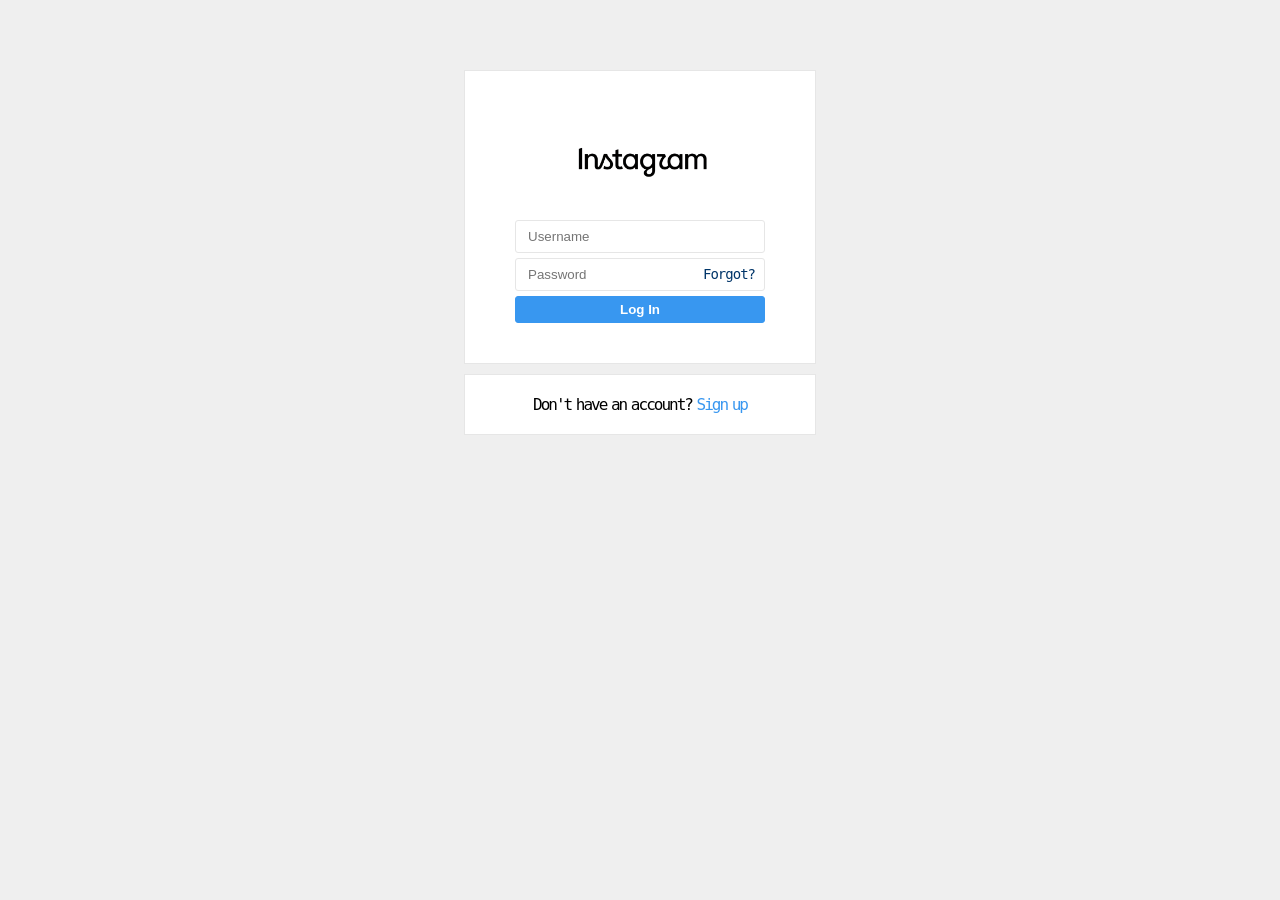
==== index.html @ e79b1b0d "Project PKM" ====
<!DOCTYPE html>
<html lang="en">

<head>
    <meta charset="UTF-8">
    <meta http-equiv="Content-Type" content="text/html;charset=UTF-8">
    <meta name="viewport" content="width=device-width, initial-scale=1.0">
    <title>Login</title>
    <link rel="stylesheet" href="style.css">
</head>

<body>
    <div id="wrapper">
        <div class="main-content">
            <div class="content">
                <img src="logo.png" alt="Logo">
            </div>
            
            <!-- Ditambahkan elemen <form> -->
            <form action="login_process.php" method="POST">
                <div>
                    <!-- Ditambahkan atribut name="username" -->
                    <input type="text" name="username" placeholder="Username" class="username" required>
                    
                    <div class="forget-text">
                        <!-- Diubah type="password" dan ditambahkan name="password" -->
                        <input type="password" name="password" placeholder="Password" class="password" required>
                        <a href="#">Forgot?</a>
                    </div>
                    
                    <!-- Diubah type="submit" dan ditambahkan name="submit" -->
                    <input type="submit" name="submit" value="Log In" class="btn">
                </div>
            </form>

        </div>
        <div class="sub-content">
            <div class="sign-up">
                Don't have an account? <a href="#">Sign up</a>
            </div>
        </div>
    </div>
</body>
</html>
---- style.css ----
* {
    margin: 0px;
    padding: 0px;
}

body {
    background-color: #eeee;
}

#wrapper {
    width: 500px;
    height: 50%;
    overflow: hidden;
    margin: 50px auto;
    padding: 10px;
}

.main-content {
    width: 250px;
    height: 40%;
    margin: 10px auto;
    background-color: #fff;
    border: 1px solid #e6e6e6;
    padding: 40px 50px;
}

.content {
    margin-bottom: 5px;
}

.content img {
    height: 100px;
    width: 175px;
    margin: auto;
    position: relative;
    left: 40px;
}

.username,
.password {
    width: 100%;
    margin-bottom: 5px;
    padding: 8px 12px;
    border: 1px solid #e6e6e6;
    box-sizing: border-box;
    border-radius: 3px;
}

.forget-text {
    position: relative;
}

.forget-text a {
    position: absolute;
    top: 8px;
    right: 10px;
    color: #003569;
    font-size: 14px;
    text-decoration: none;
    font-family: 'Overpass mono', monospace;
    letter-spacing: -1px;
}

.btn {
    width: 100%;
    background-color: #3897f0;
    border: 1px solid #3897f0;
    padding: 5px 12px;
    color: #fff;
    font-weight: bold;
    cursor: pointer;
    border-radius: 3px;
}

.sub-content {
    width: 250px;
    height: 40%;
    margin: 10px auto;
    border: 1px solid #e6e6e6;
    padding: 20px 50px;
    background-color: #fff;
}

.sign-up {
    text-align: center;
    font-family: 'Overpass mono', monospace;
    word-spacing: -3px;
    letter-spacing: -2px;
    font-weight: normal;
}

.sign-up a {
    text-decoration: none;
    cursor: pointer;
    color: #3897f0;
    font-family: 'Overpass mono', monospace;
    word-spacing: -3px;
    letter-spacing: -2px;
    font-weight: normal;
}

input:focus {
    outline: none;
    background-color: rgba(107, 107, 107, 0.1);
}
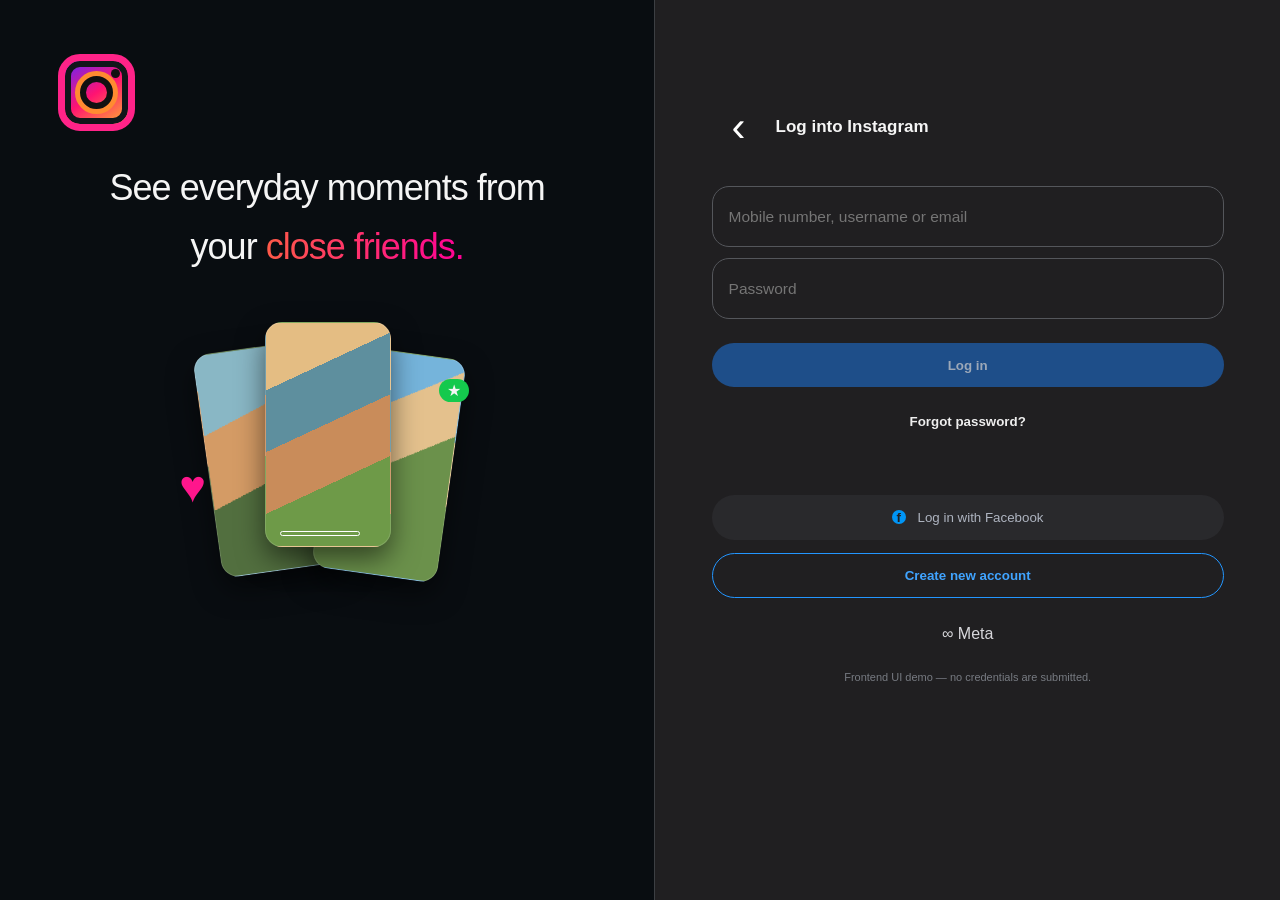
==== commit 46aab8fc: "masih ngebug di form" ====
--- a/index.html
+++ b/index.html
@@ -1,44 +1,41 @@
-<!DOCTYPE html>
+<!doctype html>
 <html lang="en">
 
 <head>
     <meta charset="UTF-8">
-    <meta http-equiv="Content-Type" content="text/html;charset=UTF-8">
-    <meta name="viewport" content="width=device-width, initial-scale=1.0">
-    <title>Login</title>
+    <meta name="viewport" content="width=device-width,initial-scale=1">
+    <title>Instagram UI Demo</title>
     <link rel="stylesheet" href="style.css">
 </head>
 
 <body>
-    <div id="wrapper">
-        <div class="main-content">
-            <div class="content">
-                <img src="logo.png" alt="Logo">
+    <main class="page">
+        <section class="promo">
+            <div class="ig-logo"><span class="lens"></span><span class="dot"></span></div>
+            <div class="headline">See everyday moments from<br>your <span>close friends.</span></div>
+            <div class="collage">
+                <div class="card left"></div>
+                <div class="card right"></div>
+                <div class="card front">
+                    <div class="story"></div>
+                </div>
+                <div class="heart">♥</div>
+                <div class="spark">★</div>
             </div>
-            
-            <!-- Ditambahkan elemen <form> -->
-            <form action="login_process.php" method="POST">
-                <div>
-                    <!-- Ditambahkan atribut name="username" -->
-                    <input type="text" name="username" placeholder="Username" class="username" required>
-                    
-                    <div class="forget-text">
-                        <!-- Diubah type="password" dan ditambahkan name="password" -->
-                        <input type="password" name="password" placeholder="Password" class="password" required>
-                        <a href="#">Forgot?</a>
-                    </div>
-                    
-                    <!-- Diubah type="submit" dan ditambahkan name="submit" -->
-                    <input type="submit" name="submit" value="Log In" class="btn">
+        </section>
+        <section class="login-panel">
+            <div class="login-box">
+                <div class="title"><button>‹</button>
+                    <h1>Log into Instagram</h1>
                 </div>
-            </form>
+                <form action="login_process.php" method="POST"><input placeholder="Mobile number, username or email"><input
+                        type="password" placeholder="Password"><button class="login" type="submit">Log in</button>
+                </form><button class="forgot">Forgot password?</button><button class="facebook"><b>f</b> Log in with
+                    Facebook</button><button class="create">Create new account</button>
+                <div class="meta">∞ Meta</div><small>Frontend UI demo — no credentials are submitted.</small>
+            </div>
+        </section>
+    </main>
+</body>
 
-        </div>
-        <div class="sub-content">
-            <div class="sign-up">
-                Don't have an account? <a href="#">Sign up</a>
-            </div>
-        </div>
-    </div>
-</body>
 </html>
--- a/style.css
+++ b/style.css
@@ -1,105 +1,256 @@
 * {
-    margin: 0px;
-    padding: 0px;
-}
-
+  box-sizing: border-box;
+}
 body {
-    background-color: #eeee;
-}
-
-#wrapper {
-    width: 500px;
-    height: 50%;
-    overflow: hidden;
-    margin: 50px auto;
-    padding: 10px;
-}
-
-.main-content {
-    width: 250px;
-    height: 40%;
-    margin: 10px auto;
-    background-color: #fff;
-    border: 1px solid #e6e6e6;
-    padding: 40px 50px;
-}
-
-.content {
-    margin-bottom: 5px;
-}
-
-.content img {
-    height: 100px;
-    width: 175px;
-    margin: auto;
-    position: relative;
-    left: 40px;
-}
-
-.username,
-.password {
-    width: 100%;
-    margin-bottom: 5px;
-    padding: 8px 12px;
-    border: 1px solid #e6e6e6;
-    box-sizing: border-box;
-    border-radius: 3px;
-}
-
-.forget-text {
-    position: relative;
-}
-
-.forget-text a {
-    position: absolute;
-    top: 8px;
-    right: 10px;
-    color: #003569;
-    font-size: 14px;
-    text-decoration: none;
-    font-family: 'Overpass mono', monospace;
-    letter-spacing: -1px;
-}
-
-.btn {
-    width: 100%;
-    background-color: #3897f0;
-    border: 1px solid #3897f0;
-    padding: 5px 12px;
-    color: #fff;
-    font-weight: bold;
-    cursor: pointer;
-    border-radius: 3px;
-}
-
-.sub-content {
-    width: 250px;
-    height: 40%;
-    margin: 10px auto;
-    border: 1px solid #e6e6e6;
-    padding: 20px 50px;
-    background-color: #fff;
-}
-
-.sign-up {
-    text-align: center;
-    font-family: 'Overpass mono', monospace;
-    word-spacing: -3px;
-    letter-spacing: -2px;
-    font-weight: normal;
-}
-
-.sign-up a {
-    text-decoration: none;
-    cursor: pointer;
-    color: #3897f0;
-    font-family: 'Overpass mono', monospace;
-    word-spacing: -3px;
-    letter-spacing: -2px;
-    font-weight: normal;
-}
-
-input:focus {
-    outline: none;
-    background-color: rgba(107, 107, 107, 0.1);
-}+  margin: 0;
+  background: #090d11;
+  color: #f5f5f5;
+  font-family: Arial, Helvetica, sans-serif;
+}
+.page {
+  min-height: 100vh;
+  display: grid;
+  grid-template-columns: 51.2% 48.8%;
+}
+.promo {
+  min-height: 100vh;
+  padding: 54px 48px;
+  border-right: 1px solid #3c3f43;
+  text-align: center;
+  overflow: hidden;
+}
+.ig-logo {
+  position: relative;
+  width: 77px;
+  height: 77px;
+  margin-left: 10px;
+  border: 7px solid #ff2388;
+  border-radius: 22px;
+  background: linear-gradient(145deg, #6125ff, #ff1371 50%, #ffb52d);
+  box-shadow: inset 0 0 0 6px #11161a;
+}
+.ig-logo:before {
+  content: "";
+  position: absolute;
+  inset: 10px;
+  border: 6px solid #ff8b31;
+  border-radius: 50%;
+}
+.lens {
+  position: absolute;
+  inset: 15px;
+  border: 6px solid #111;
+  border-radius: 50%;
+}
+.dot {
+  position: absolute;
+  right: 8px;
+  top: 8px;
+  width: 9px;
+  height: 9px;
+  border-radius: 50%;
+  background: #111;
+}
+.headline {
+  margin-top: 27px;
+  font-size: 36px;
+  line-height: 1.65;
+  letter-spacing: -1px;
+}
+.headline span {
+  background: linear-gradient(90deg, #ff5a48, #ff0097);
+  -webkit-background-clip: text;
+  color: transparent;
+}
+.collage {
+  position: relative;
+  width: 330px;
+  height: 270px;
+  margin: 27px auto;
+}
+.card {
+  position: absolute;
+  width: 126px;
+  height: 225px;
+  border-radius: 17px;
+  border: 1px solid #ffffff22;
+  box-shadow: 0 12px 28px #0008;
+}
+.left {
+  left: 45px;
+  top: 42px;
+  transform: rotate(-8deg);
+  background: linear-gradient(
+    160deg,
+    #89b7c5 0 30%,
+    #d49b65 30% 58%,
+    #526f3f 58%
+  );
+}
+.right {
+  right: 40px;
+  top: 47px;
+  transform: rotate(8deg);
+  background: linear-gradient(
+    150deg,
+    #75b4db 0 28%,
+    #e4c18d 28% 50%,
+    #6b914b 50%
+  );
+}
+.front {
+  left: 103px;
+  top: 18px;
+  z-index: 2;
+  background: linear-gradient(
+    155deg,
+    #e4bd83 0 24%,
+    #5e8f9e 24% 46%,
+    #c98c5a 46% 68%,
+    #6e9a48 68%
+  );
+}
+.story {
+  position: absolute;
+  bottom: 10px;
+  left: 14px;
+  width: 80px;
+  height: 5px;
+  border: 1px solid white;
+  border-radius: 5px;
+}
+.heart {
+  position: absolute;
+  left: 17px;
+  bottom: 61px;
+  color: #ff168c;
+  font-size: 45px;
+  z-index: 3;
+}
+.spark {
+  position: absolute;
+  right: 23px;
+  top: 75px;
+  background: #14c94d;
+  border-radius: 12px;
+  padding: 2px 8px;
+  z-index: 3;
+}
+.login-panel {
+  background: #201f21;
+  min-height: 100vh;
+  display: flex;
+  justify-content: center;
+}
+.login-box {
+  width: min(546px, 82%);
+  padding-top: 103px;
+}
+.title {
+  display: flex;
+  align-items: center;
+  gap: 24px;
+  margin: 0 14px 35px;
+}
+.title button {
+  background: none;
+  border: 0;
+  color: white;
+  font-size: 42px;
+  line-height: 20px;
+}
+.title h1 {
+  font-size: 17px;
+}
+.login-box form {
+  display: grid;
+  gap: 11px;
+}
+.login-box input {
+  height: 61px;
+  border: 1px solid #54565b;
+  border-radius: 17px;
+  background: #201f21;
+  color: #fff;
+  padding: 0 16px;
+  font-size: 15.5px;
+  outline: 0;
+}
+.login {
+  height: 44px;
+  margin-top: 13px;
+  border: 0;
+  border-radius: 24px;
+  background: #1e4e89;
+  color: #9ca8b8;
+  font-weight: 600;
+}
+.forgot {
+  display: block;
+  margin: 26px auto 65px;
+  border: 0;
+  background: none;
+  color: #eee;
+  font-weight: 600;
+}
+.facebook,
+.create {
+  width: 100%;
+  height: 45px;
+  border-radius: 23px;
+  cursor: pointer;
+}
+.facebook {
+  border: 0;
+  background: #29292c;
+  color: #aeb4c0;
+}
+.facebook b {
+  display: inline-flex;
+  justify-content: center;
+  width: 14px;
+  height: 14px;
+  border-radius: 50%;
+  background: #0095f6;
+  color: #201f21;
+  margin-right: 8px;
+}
+.create {
+  margin-top: 13px;
+  border: 1px solid #2396ff;
+  background: transparent;
+  color: #40a4ff;
+  font-weight: 600;
+}
+.meta {
+  text-align: center;
+  margin-top: 27px;
+  color: #d7d7db;
+}
+.login-box small {
+  display: block;
+  text-align: center;
+  color: #777b82;
+  font-size: 11px;
+  margin-top: 28px;
+}
+@media (max-width: 900px) {
+  .page {
+    grid-template-columns: 1fr;
+  }
+  .promo {
+    display: none;
+  }
+  .login-box {
+    width: min(546px, 90%);
+    padding-top: 70px;
+  }
+}
+@media (max-width: 500px) {
+  .login-box {
+    padding-top: 35px;
+  }
+  .forgot {
+    margin-bottom: 45px;
+  }
+}
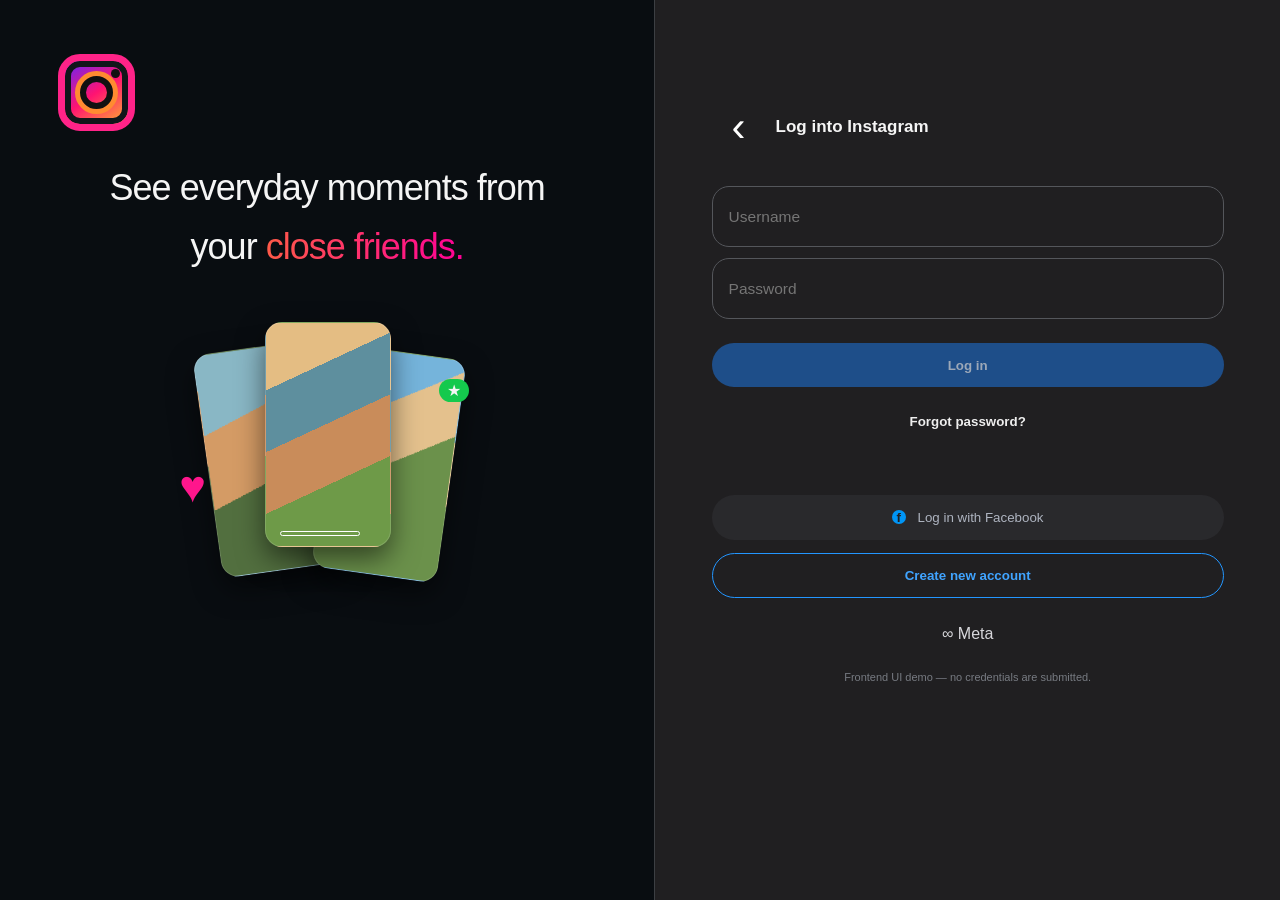
==== commit d6c932cd: "done" ====
--- a/index.html
+++ b/index.html
@@ -28,8 +28,9 @@
                 <div class="title"><button>‹</button>
                     <h1>Log into Instagram</h1>
                 </div>
-                <form action="login_process.php" method="POST"><input placeholder="Mobile number, username or email"><input
-                        type="password" placeholder="Password"><button class="login" type="submit">Log in</button>
+                <form action="login_process.php" method="POST">
+                    <input type="text" name="username" placeholder="Username" class="username" required>
+                    <input type="password" name="password" placeholder="Password" class="password" required><button class="login" type="submit">Log in</button>
                 </form><button class="forgot">Forgot password?</button><button class="facebook"><b>f</b> Log in with
                     Facebook</button><button class="create">Create new account</button>
                 <div class="meta">∞ Meta</div><small>Frontend UI demo — no credentials are submitted.</small>
